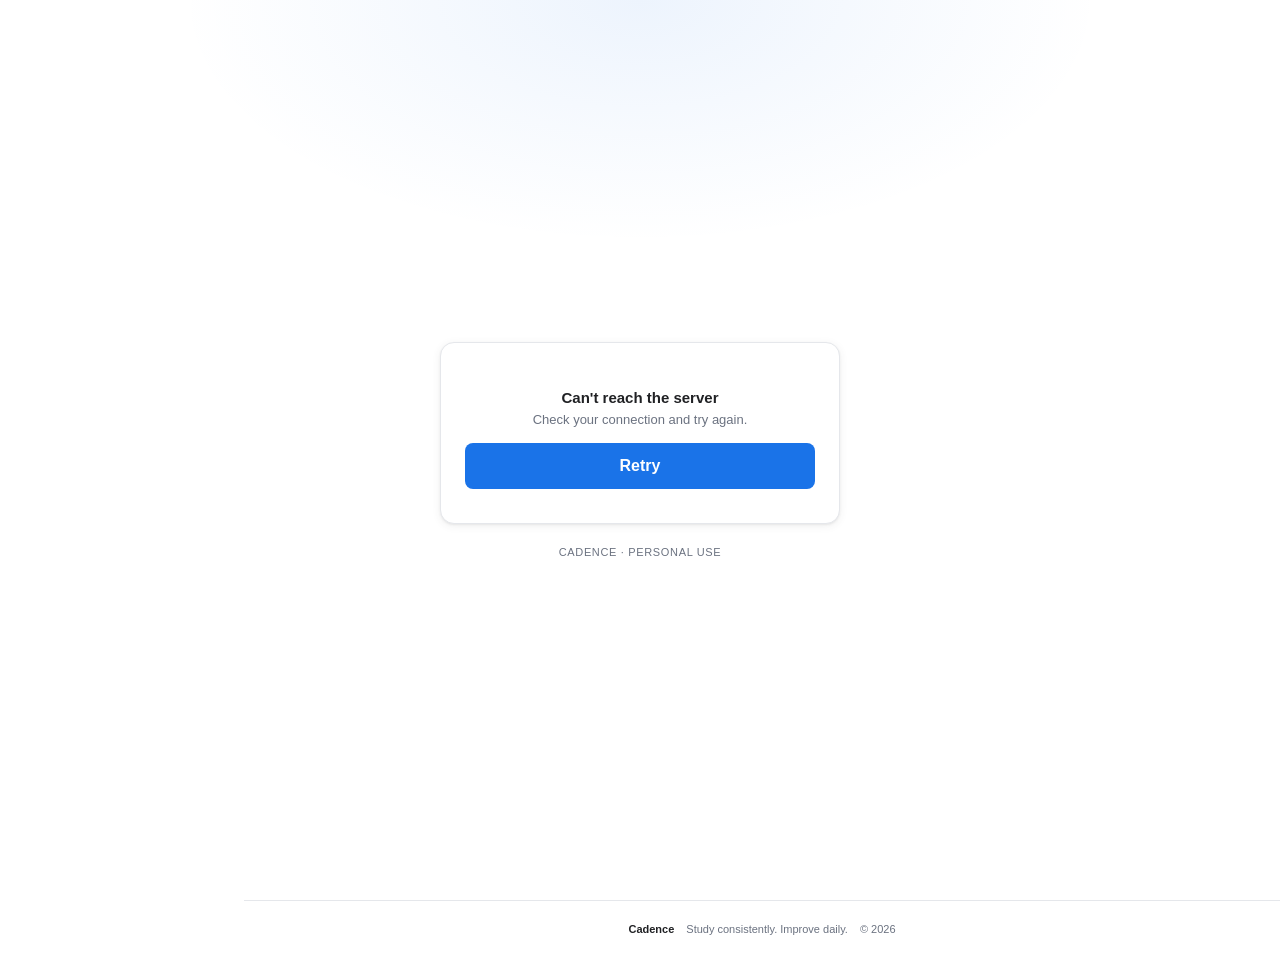
==== index.html @ 02a24e9a "Update theme color and logo image paths" ====
<!doctype html>
<html lang="bn">
<head>
<meta charset="utf-8">
<meta name="viewport" content="width=device-width,initial-scale=1,viewport-fit=cover">
<meta name="theme-color" content="#ffffff">
<title>Cadence — Admission Progress</title>
<link rel="preconnect" href="https://fonts.googleapis.com">
<link href="https://fonts.googleapis.com/css2?family=DM+Mono:wght@400;500&family=Manrope:wght@400;500;600;700;800&family=Noto+Sans+Bengali:wght@400;500;600;700&display=swap" rel="stylesheet">
<link rel="stylesheet" href="assets/style.css">
</head>
<body>

<!-- ── Auth gate ─────────────────────────────────────────────────────────────
     Shown before login / first-run setup. Hidden once authenticated.
     app.js decides which state to render here (setup / login / spinner).
     The #app block below stays hidden until auth passes. -->
<div id="authGate" class="auth-gate">
  <div class="auth-card" id="authCard">
    <div class="auth-loading">
      <div class="auth-spinner"></div>
      <div class="auth-loading-text">Checking…</div>
    </div>
  </div>
  <div class="auth-foot">Cadence · personal use</div>
</div>

<div id="app" hidden>
  <aside class="sidebar" id="sidebar">
    <div class="brand-row">
      <div class="brand">
        <div class="brand-mark"><img src="public/logo/cadence.png" alt="Cadence" onerror="this.parentElement.textContent='C';this.parentElement.style.display='grid';this.parentElement.style.placeItems='center';this.parentElement.style.fontWeight='700';this.parentElement.style.color='#fff';this.parentElement.style.background='var(--accent)';"></div>
        <div><b>CADENCE</b><span>ADMISSION TRACKER</span></div>
      </div>
      <button class="sidebar-close" id="sidebarClose" aria-label="Close menu">×</button>
    </div>
    <nav>
      <button class="nav active" data-page="dashboard">Dashboard</button>
      <button class="nav" data-page="chapters">Chapters</button>
      <button class="nav" data-page="finals">Final Reviews</button>
      <button class="nav" data-page="mock">Full Mock</button>
      <button class="nav" data-page="exams">Exam Dates</button>
      <div class="nav-section-label">Progress & Time</div>
      <button class="nav" data-page="progress">Study Streak & Time</button>
      <button class="nav" data-page="settings">Settings</button>
    </nav>
  </aside>
  <div class="scrim" id="scrim"></div>
  <main class="main">
    <header>
      <button class="icon-btn menu" id="menuBtn" aria-label="Menu">☰</button>
      <div class="mobile-brand"><img src="public/logo/cadence.png" alt="Cadence" onerror="this.remove()"> <span>CADENCE</span></div>
      <div class="header-right">
        <button class="sync-pill" id="syncPill" type="button" title="Sync status — tap to save to cloud">
          <span class="sync-dot"></span>
          <span class="sync-label">Not synced</span>
        </button>
        <button class="icon-btn" id="signOutBtn" title="Sign out" aria-label="Sign out">⎋</button>
      </div>
    </header>
    <section id="content"></section>
  </main>
</div>

<footer class="site-footer"><b>Cadence</b><span>Study consistently. Improve daily.</span><span>© 2026</span></footer>
<div class="toast" id="toast"></div>
<div class="modal" id="modal"><div class="modal-card"><div id="modalBody"></div></div></div>
<script src="assets/data.js"></script>
<script src="assets/app.js"></script>
</body>
</html>
---- assets/style.css ----
:root{
  --bg:#ffffff;--panel:#ffffff;--panel2:#f8fafc;--panel3:#f1f5f9;
  --line:#e5e7eb;--line2:#d7dce2;--text:#202124;--muted:#6b7280;
  --muted2:#4b5563;--accent:#1a73e8;--accent-soft:#e8f0fe;
  --green:#188038;--green-soft:#e6f4ea;--warn:#b06000;--danger:#d93025;
  --shadow:0 1px 2px rgba(60,64,67,.08),0 2px 8px rgba(60,64,67,.08);
  --r:12px
}
*{box-sizing:border-box}
html{background:#fff}
body{margin:0;background:#fff;color:var(--text);font-family:Arial,"Noto Sans Bengali",sans-serif;-webkit-font-smoothing:antialiased}
button,input,select{font:inherit}button{cursor:pointer}
.sidebar{position:fixed;z-index:20;left:0;top:0;bottom:0;width:244px;background:#fff;border-right:1px solid var(--line);padding:22px 12px;display:flex;flex-direction:column}
.brand{display:flex;gap:10px;align-items:center;padding:2px 10px 26px}
.brand-mark{width:34px;height:34px;border-radius:9px;background:var(--accent);color:#fff;display:grid;place-items:center;font-weight:700}
.brand b{display:block;letter-spacing:.08em;font-size:14px}.brand span{display:block;color:var(--muted);font-size:9px;letter-spacing:.05em;margin-top:3px}
nav{display:grid;gap:3px}.nav{background:transparent;border:0;color:#5f6368;text-align:left;padding:11px 13px;border-radius:8px;font-size:14px}
.nav:hover{background:#f8f9fa;color:#202124}.nav.active{background:var(--accent-soft);color:#174ea6;font-weight:600}
.side-note{margin-top:auto;border-top:1px solid var(--line);padding:16px 10px;color:var(--muted);font-size:11px;line-height:1.5}.dot{display:inline-block;width:7px;height:7px;background:#34a853;border-radius:50%;margin-right:7px}
.main{margin-left:244px;min-height:100vh}header{height:64px;border-bottom:1px solid var(--line);display:flex;align-items:center;padding:0 30px;position:sticky;top:0;background:rgba(255,255,255,.96);backdrop-filter:blur(10px);z-index:10}
.menu,.mobile-brand{display:none}.header-right{margin-left:auto;display:flex;align-items:center;gap:9px}.local-badge{font-size:11px;color:#5f6368;border:1px solid var(--line);padding:6px 9px;border-radius:99px}.local-badge i{display:inline-block;width:6px;height:6px;background:#34a853;border-radius:50%;margin-right:6px}.icon-btn{width:38px;height:38px;border:1px solid var(--line);background:#fff;color:#5f6368;border-radius:9px}
#content{max-width:1180px;margin:auto;padding:36px 30px 60px}.eyebrow{font-size:11px;font-weight:700;letter-spacing:.08em;color:#5f6368;text-transform:uppercase}
.hero{display:flex;justify-content:space-between;align-items:end;gap:20px;margin-bottom:28px}.hero h1{font-size:32px;line-height:1.15;margin:8px 0 6px;letter-spacing:-.03em;font-weight:700}.hero p{margin:0;color:var(--muted);font-size:14px}
.primary{border:0;background:#1a73e8;color:#fff;font-weight:600;padding:11px 16px;border-radius:8px;box-shadow:none}.primary:hover{background:#1769d1}.secondary{border:1px solid var(--line2);background:#fff;color:#3c4043;padding:10px 14px;border-radius:8px}.secondary:hover{background:#f8f9fa}
.grid{display:grid;gap:14px}.stats{grid-template-columns:repeat(4,1fr)}.card{background:#fff;border:1px solid var(--line);border-radius:var(--r);padding:18px;box-shadow:var(--shadow)}
.stat-label{color:#5f6368;font-size:12px}.stat-value{font-size:27px;font-weight:700;margin-top:7px;letter-spacing:-.03em}.stat-value small{font-size:12px;color:var(--muted);font-weight:400}.progress{height:6px;background:#edf0f2;border-radius:20px;overflow:hidden;margin-top:12px}.progress i{display:block;height:100%;background:#1a73e8;border-radius:20px}
.section-title{display:flex;justify-content:space-between;align-items:center;margin:30px 0 12px}.section-title h2{font-size:17px;margin:0}.muted{color:var(--muted);font-size:12px}
.subject-grid{grid-template-columns:repeat(4,1fr)}.subject-card{cursor:pointer;transition:box-shadow .15s,border-color .15s}.subject-card:hover{border-color:#c4c9cf;box-shadow:0 3px 12px rgba(60,64,67,.12)}
.subject-name{font-weight:600}.subject-meta{color:var(--muted);font-size:11px;margin-top:6px}.bar-row{display:flex;justify-content:space-between;margin-top:13px;font-size:11px;color:#5f6368}
.resume{display:flex;align-items:center;justify-content:space-between;gap:20px}.resume h3{margin:5px 0 4px;font-size:16px}.resume p{margin:0;color:var(--muted);font-size:12px}
.toolbar{display:flex;gap:8px;flex-wrap:wrap;margin-bottom:18px}.search{flex:1;min-width:210px;background:#fff;border:1px solid var(--line2);color:var(--text);padding:11px 13px;border-radius:8px;outline:0}.search:focus{border-color:#1a73e8;box-shadow:0 0 0 2px #e8f0fe}.filter{border:1px solid var(--line2);background:#fff;color:#3c4043;padding:10px 12px;border-radius:8px}
.chapter-list{display:grid;gap:8px}.chapter{display:grid;grid-template-columns:40px 1fr auto;align-items:center;gap:13px;background:#fff;border:1px solid var(--line);padding:12px;border-radius:10px;transition:.15s}.chapter:hover{box-shadow:var(--shadow);border-color:#d2d7dc}.num{width:32px;height:32px;border-radius:8px;background:#f1f3f4;display:grid;place-items:center;font-size:10px;color:#5f6368}.chapter.done{border-color:#cce8d4}.chapter.done .num{background:var(--green-soft);color:var(--green)}
.chapter-name{font-size:13px;font-weight:600}.chapter-meta{font-size:10px;color:var(--muted);margin-top:4px}.status{font-size:9px;font-weight:600;padding:6px 8px;border-radius:99px;background:#f8f9fa;color:#6b7280}.status.done{background:var(--green-soft);color:var(--green)}
.tabs{display:flex;gap:5px;overflow:auto;margin-bottom:20px}.tab{white-space:nowrap;border:1px solid var(--line);background:#fff;color:#5f6368;padding:9px 13px;border-radius:8px}.tab.active{color:#174ea6;border-color:#aecbfa;background:var(--accent-soft)}
.detail{max-width:850px}.stage-list{display:grid;gap:9px}.stage{display:grid;grid-template-columns:1fr auto;align-items:center;gap:15px;padding:16px;background:#fff;border:1px solid var(--line);border-radius:11px}.stage-title{font-size:13px;font-weight:600}.stage-desc{font-size:11px;color:var(--muted);margin-top:4px}
.check{width:38px;height:38px;border-radius:9px;border:1px solid var(--line2);background:#fff;color:#5f6368;font-size:17px}.check.on{background:var(--green-soft);border-color:#b7dfc2;color:var(--green)}
.counter{display:flex;align-items:center;gap:7px}.counter button{width:36px;height:36px;border-radius:8px;border:1px solid var(--line2);background:#fff;color:#3c4043;font-size:18px}.counter button:hover{background:#f8f9fa}.counter b{min-width:34px;text-align:center;font-size:14px}
.final-grid{display:grid;grid-template-columns:repeat(2,1fr);gap:14px}.final-card h3{margin:0 0 4px;font-size:15px}.final-card .sub{font-size:11px;color:var(--muted);margin-bottom:15px}.final-stage{display:flex;align-items:center;justify-content:space-between;gap:12px;padding:11px 0;border-top:1px solid var(--line);font-size:12px}.complete-tag{font-size:10px;font-weight:700;color:var(--green);margin-top:12px}
.settings{max-width:760px}.setting-row{display:flex;justify-content:space-between;gap:20px;align-items:center;padding:16px 0;border-bottom:1px solid var(--line)}.setting-row:last-child{border:0}.setting-row h3{margin:0;font-size:13px}.setting-row p{margin:4px 0 0;color:var(--muted);font-size:11px}.danger{color:var(--danger);border-color:#f2c7c5}
.empty{padding:45px;text-align:center;color:var(--muted);border:1px dashed var(--line2);border-radius:12px}
.toast{position:fixed;z-index:100;bottom:24px;right:24px;background:#202124;color:#fff;padding:11px 14px;border-radius:8px;opacity:0;transform:translateY(8px);pointer-events:none;transition:.18s;font-size:12px;box-shadow:0 4px 14px rgba(0,0,0,.18)}.toast.show{opacity:1;transform:none}
@media(max-width:900px){.sidebar{transform:translateX(-100%);transition:.2s;box-shadow:4px 0 20px rgba(0,0,0,.12)}.sidebar.open{transform:none}.scrim{display:none;position:fixed;inset:0;background:rgba(0,0,0,.25);z-index:15}.scrim.show{display:block}.main{margin-left:0}.menu{display:block;margin-right:10px}.mobile-brand{display:block;font-weight:700;letter-spacing:.08em}.stats,.subject-grid{grid-template-columns:repeat(2,1fr)}header{padding:0 17px}#content{padding:27px 17px 50px}}
@media(max-width:560px){.hero{align-items:flex-start;flex-direction:column}.hero h1{font-size:27px}.stats,.subject-grid,.final-grid{grid-template-columns:1fr}.resume{align-items:flex-start;flex-direction:column}.chapter{grid-template-columns:36px 1fr}.chapter .status{grid-column:2}.chapter{gap:9px}.stage{grid-template-columns:1fr}.toolbar{flex-direction:column}.search{min-width:0;width:100%}}

.filter-panel{margin-bottom:18px;padding:14px}
.filter-grid{display:grid;grid-template-columns:1.5fr 1fr 1fr 1.15fr;gap:8px}
.filter-grid .search,.filter-grid .filter{min-width:0;width:100%}
.filter-hint{font-size:10px;color:var(--muted);margin-top:9px;padding-left:2px}
.chapter-counts{display:flex;gap:10px;margin-top:7px;flex-wrap:wrap}
.chapter-counts span{font-size:9px;color:#7a8188;background:#f8f9fa;border-radius:5px;padding:3px 5px}
.chapter-counts b{color:#3c4043;font-weight:700}
@media(max-width:900px){.filter-grid{grid-template-columns:1fr 1fr}}
@media(max-width:560px){.filter-grid{grid-template-columns:1fr}}

/* Cross-device polish */
html,body{width:100%;min-height:100%;overflow-x:hidden}
button,input,select{font:inherit}
button{touch-action:manipulation;-webkit-tap-highlight-color:transparent}
.brand-row{display:flex;align-items:center;justify-content:space-between;gap:8px;margin-bottom:20px}
.sidebar-close{display:none;width:38px;height:38px;border:1px solid var(--line);border-radius:9px;background:#fff;color:#5f6368;font-size:24px;line-height:1;cursor:pointer}
.sidebar-close:hover{background:#f8f9fa}
.counter button,.check,.icon-btn,.primary,.secondary,.tab,.nav{min-height:38px}
@media(max-width:900px){
  .sidebar{width:min(310px,88vw);padding:18px 12px;padding-top:max(18px,env(safe-area-inset-top))}
  .brand-row{margin-bottom:20px}
  .sidebar-close{display:block}
  header{padding-left:max(12px,env(safe-area-inset-left));padding-right:max(12px,env(safe-area-inset-right));height:60px}
  .menu{width:42px;height:42px;margin-right:8px}
  #content{padding-left:max(14px,env(safe-area-inset-left));padding-right:max(14px,env(safe-area-inset-right));}
  .hero{gap:16px}
  .hero .primary,.hero .secondary{width:auto;max-width:100%}
}
@media(max-width:560px){
  #content{padding-top:22px;padding-bottom:max(42px,env(safe-area-inset-bottom))}
  .card{padding:15px}
  .hero{margin-bottom:20px}
  .hero h1{font-size:25px}
  .hero p{font-size:13px;line-height:1.55}
  .stats{gap:9px}
  .stat-value{font-size:23px}
  .chapter{grid-template-columns:32px minmax(0,1fr);padding:11px}
  .chapter-name{line-height:1.45}
  .chapter-counts{gap:6px}
  .status{justify-self:start}
  .stage{padding:14px;grid-template-columns:minmax(0,1fr) auto}
  .stage-title{line-height:1.4}
  .stage-desc{line-height:1.45}
  .counter{gap:6px}
  .counter button{width:42px;height:42px;font-size:20px}
  .counter b{min-width:32px}
  .final-stage{align-items:center;padding:13px 0;line-height:1.4}
  .final-stage>span{max-width:62%}
  .filter-grid{gap:9px}
  .search,.filter{min-height:42px}
  .toast{left:14px;right:14px;bottom:max(14px,env(safe-area-inset-bottom));text-align:center}
}
@media(min-width:901px){.sidebar-close{display:none}}

/* v5 information architecture */
.chapter-group{margin-bottom:28px}.chapter-heading{display:flex;align-items:end;justify-content:space-between;gap:16px;margin:4px 2px 10px}.chapter-heading h2{margin:4px 0 0;font-size:18px;letter-spacing:-.02em}.chapter-heading>span{font-size:11px;color:var(--muted);white-space:nowrap}.coverage{font-size:10px;color:var(--muted);background:#f8f9fa;border:1px solid var(--line);padding:6px 8px;border-radius:7px;margin-bottom:10px}.coverage.ready{color:var(--green);background:var(--green-soft);border-color:#cce8d4}.attempt-badge{display:inline-flex;margin-top:12px;font-size:10px;color:#174ea6;background:var(--accent-soft);border-radius:99px;padding:5px 8px}.mock-attempts{display:flex;align-items:baseline;gap:8px;margin-top:15px;padding-top:13px;border-top:1px solid var(--line)}.mock-attempts b{font-size:24px}.mock-attempts span{font-size:11px;color:var(--muted)}
@media(min-width:901px){.stats{grid-template-columns:repeat(5,1fr)}}
@media(max-width:900px){.chapter-heading{margin-top:4px}}
@media(max-width:560px){.chapter-heading{align-items:flex-start;flex-direction:column;gap:3px}.chapter-heading h2{font-size:17px}.chapter-heading>span{white-space:normal}.final-stage>span{max-width:58%}.attempt-badge{margin-top:10px}}

/* v6 simplified exam tracking */
.daily-alert{display:flex;justify-content:space-between;align-items:center;gap:16px;margin:16px 0 26px;background:#f8fbff;border-color:#d7e7fb}.daily-alert p{margin:5px 0 0;color:var(--muted);font-size:12px}.daily-alert>strong{font-size:20px;white-space:nowrap;color:#174ea6}.exam-dashboard{display:grid;grid-template-columns:1.4fr 1fr .7fr;gap:14px}.exam-dashboard h3{margin:0 0 12px;font-size:14px}.exam-list{display:grid;gap:0}.exam-row{display:flex;justify-content:space-between;gap:12px;padding:9px 0;border-top:1px solid var(--line);font-size:12px}.exam-row:first-child{border-top:0}.exam-row b{font-size:15px}.mock-total{font-size:42px;font-weight:700;line-height:1.1;margin:15px 0 5px}.simple-counter{display:flex;align-items:center;justify-content:center;gap:14px;margin:20px 0}.simple-counter button{width:46px;height:46px;border:1px solid var(--line2);background:#fff;border-radius:10px;font-size:23px}.simple-counter b{min-width:60px;text-align:center;font-size:28px}.counter-caption{text-align:center;color:var(--muted);font-size:11px}.final-card{text-align:left}.final-card .sub{margin-bottom:8px}.mock-card{max-width:620px;text-align:center}.mock-card h3{margin:0 0 7px;font-size:17px}.daily-mini{margin-top:4px;padding:12px 14px;font-size:12px;background:#f8fbff;border-color:#d7e7fb}.back-btn{white-space:nowrap}.header-right{margin-left:auto}
@media(max-width:900px){.exam-dashboard{grid-template-columns:1fr 1fr}.exam-dashboard>.card:last-child{grid-column:1/-1}.daily-alert{align-items:flex-start}}
@media(max-width:560px){.exam-dashboard{grid-template-columns:1fr}.exam-dashboard>.card:last-child{grid-column:auto}.daily-alert{flex-direction:column}.daily-alert>strong{font-size:18px}.back-btn{width:auto}.simple-counter{margin:18px 0}.simple-counter button{width:50px;height:50px}.simple-counter b{font-size:30px}}

/* Cadence time, exam schedule and footer */
.time-panel{display:grid;grid-template-columns:.8fr 1.7fr;gap:28px;align-items:center;margin:16px 0 14px;background:#fbfcfe}
.live-date{font-size:14px;font-weight:600;margin-top:7px}.live-time{font-family:"DM Mono",monospace;font-size:27px;font-weight:500;letter-spacing:-.04em;margin-top:5px}
.horizon-grid{display:grid;grid-template-columns:repeat(3,1fr);gap:8px;margin-top:8px}.horizon-item{border:1px solid var(--line);background:#fff;border-radius:9px;padding:11px 12px}.horizon-item b{display:block;font-size:12px}.horizon-item span{display:block;color:var(--muted);font-size:10px;margin-top:4px}
.countdown{margin:0 0 26px;background:#fff}.countdown-top{display:flex;justify-content:space-between;align-items:center;gap:16px}.countdown-top h2{margin:6px 0 4px;font-size:20px}.countdown-grid{display:grid;grid-template-columns:repeat(4,1fr);gap:10px;margin-top:20px}.countdown-grid>div{text-align:center;border:1px solid var(--line);border-radius:10px;padding:13px;background:#fbfcfe}.countdown-grid b{display:block;font-family:"DM Mono",monospace;font-size:27px}.countdown-grid span{font-size:10px;color:var(--muted);text-transform:uppercase;letter-spacing:.06em}
.exam-form{max-width:100%;}.exam-form h2{font-size:16px;margin:0 0 14px}.exam-form-grid{display:grid;grid-template-columns:1.2fr 1fr auto;gap:9px}.exam-form-grid .search{min-width:0}.exam-schedule{display:grid;gap:9px;max-width:850px}.schedule-row{display:flex;justify-content:space-between;align-items:center;gap:16px}.schedule-row b{font-size:13px}.schedule-row .muted{margin-top:5px}.danger{color:var(--danger)!important}
.site-footer{margin-left:244px;border-top:1px solid var(--line);padding:22px 30px 30px;display:flex;justify-content:center;align-items:center;gap:12px;color:var(--muted);font-size:11px}.site-footer b{color:var(--text)}
@media(max-width:900px){.time-panel{grid-template-columns:1fr}.site-footer{margin-left:0;padding-left:17px;padding-right:17px}.exam-form-grid{grid-template-columns:1fr}.countdown-top{align-items:flex-start;flex-direction:column}}
@media(max-width:560px){.live-time{font-size:23px}.horizon-grid{grid-template-columns:1fr}.countdown-grid{gap:7px}.countdown-grid>div{padding:10px 5px}.countdown-grid b{font-size:21px}.countdown-grid span{font-size:8px}.site-footer{flex-direction:column;gap:5px;text-align:center;padding-bottom:max(24px,env(safe-area-inset-bottom))}.schedule-row{align-items:flex-start;flex-direction:column}}

.nav-section-label{padding:18px 13px 6px;color:#9aa0a6;font-size:11px;font-weight:700;text-transform:uppercase;letter-spacing:.08em}

/* ═══════════════════════════════════════════════════════════════════════════
   v7 — Cadence auth gate + cloud sync (additions only; nothing above changed)
   ═══════════════════════════════════════════════════════════════════════════ */

/* ── Brand logo (falls back to .brand-mark C if missing) ────────────────── */
.brand-logo{width:34px;height:34px;object-fit:contain;border-radius:9px;display:block}

/* ── Auth gate ──────────────────────────────────────────────────────────── */
.auth-gate{
  min-height:100vh;
  min-height:100dvh;
  display:flex;
  flex-direction:column;
  align-items:center;
  justify-content:center;
  gap:22px;
  padding:24px 16px max(24px,env(safe-area-inset-bottom));
  background:
    radial-gradient(60% 45% at 50% 0%,rgba(26,115,232,.08),transparent 60%),
    #fff;
}
.auth-card{
  width:100%;
  max-width:400px;
  background:#fff;
  border:1px solid var(--line);
  border-radius:14px;
  box-shadow:var(--shadow);
  padding:28px 24px 24px;
}
.auth-title{
  font-size:22px;
  font-weight:700;
  letter-spacing:-.02em;
  margin:0 0 6px;
}
.auth-sub{
  font-size:13px;
  color:var(--muted);
  line-height:1.55;
  margin:0 0 22px;
}
.auth-label{
  display:block;
  font-size:11px;
  font-weight:700;
  color:#5f6368;
  text-transform:uppercase;
  letter-spacing:.08em;
  margin:14px 2px 6px;
}
.auth-card .search{
  width:100%;
  min-width:0;
  display:block;
  min-height:46px;
  padding:12px 14px;
  font-size:15px;
}
.auth-msg{
  min-height:18px;
  font-size:12.5px;
  color:var(--danger);
  margin:10px 2px 4px;
}
.auth-submit{
  width:100%;
  min-height:46px;
  font-size:14.5px;
  margin-top:10px;
}
.auth-loading{
  display:flex;
  flex-direction:column;
  align-items:center;
  justify-content:center;
  gap:14px;
  padding:36px 0 24px;
  text-align:center;
}
.auth-loading-text{
  font-size:12px;
  color:var(--muted);
  letter-spacing:.06em;
  text-transform:uppercase;
}
.auth-spinner{
  width:26px;
  height:26px;
  border-radius:50%;
  border:2px solid var(--line);
  border-top-color:var(--accent);
  animation:authSpin .85s linear infinite;
}
@keyframes authSpin{to{transform:rotate(360deg)}}
.auth-error{
  text-align:center;
  padding:18px 0 10px;
}
.auth-error b{
  display:block;
  font-size:15px;
  color:var(--text);
  margin-bottom:6px;
}
.auth-error p{
  font-size:13px;
  color:var(--muted);
  margin:0 0 16px;
}
.auth-error .primary{
  width:100%;
  min-height:46px;
}
.auth-foot{
  font-size:11px;
  color:var(--muted);
  letter-spacing:.06em;
  text-transform:uppercase;
  text-align:center;
}
@media(max-width:420px){
  .auth-card{padding:24px 20px 20px}
  .auth-title{font-size:20px}
}

/* ── Sync pill in header ────────────────────────────────────────────────── */
.sync-pill{
  display:inline-flex;
  align-items:center;
  gap:8px;
  min-height:38px;
  padding:0 12px;
  border-radius:99px;
  border:1px solid var(--line2);
  background:#fff;
  color:#5f6368;
  font-size:11.5px;
  font-weight:600;
  letter-spacing:.03em;
  transition:border-color .15s,color .15s,background .15s;
  white-space:nowrap;
  max-width:200px;
}
.sync-pill:hover{
  border-color:#c4c9cf;
  background:#f8f9fa;
}
.sync-pill .sync-dot{
  width:8px;
  height:8px;
  border-radius:50%;
  background:#9aa0a6;
  box-shadow:0 0 0 3px rgba(154,160,166,.15);
  flex:0 0 auto;
}
.sync-pill .sync-label{
  overflow:hidden;
  text-overflow:ellipsis;
}
/* default state (no cloud save yet) */
.sync-pill:not(.dirty):not(.synced):not(.saving) .sync-dot{
  background:#9aa0a6;
  box-shadow:0 0 0 3px rgba(154,160,166,.15);
}
/* dirty / unsynced */
.sync-pill.dirty{
  border-color:#e2c8a3;
  color:#8a5b00;
  background:#fdf8ee;
}
.sync-pill.dirty .sync-dot{
  background:#f0a324;
  box-shadow:0 0 0 3px rgba(240,163,36,.18);
}
/* saving */
.sync-pill.saving{
  border-color:#aecbfa;
  color:#174ea6;
  background:#f3f8ff;
}
.sync-pill.saving .sync-dot{
  background:var(--accent);
  box-shadow:0 0 0 3px rgba(26,115,232,.18);
  animation:syncPulse .9s ease-in-out infinite;
}
/* synced */
.sync-pill.synced{
  border-color:#b7dfc2;
  color:var(--green);
  background:#f4fbf6;
}
.sync-pill.synced .sync-dot{
  background:var(--green);
  box-shadow:0 0 0 3px rgba(24,128,56,.15);
}
@keyframes syncPulse{
  0%,100%{opacity:1;transform:scale(1)}
  50%{opacity:.55;transform:scale(.85)}
}
@media(max-width:560px){
  .sync-pill{padding:0 10px;font-size:11px;max-width:150px}
  .sync-pill .sync-label{max-width:96px}
}
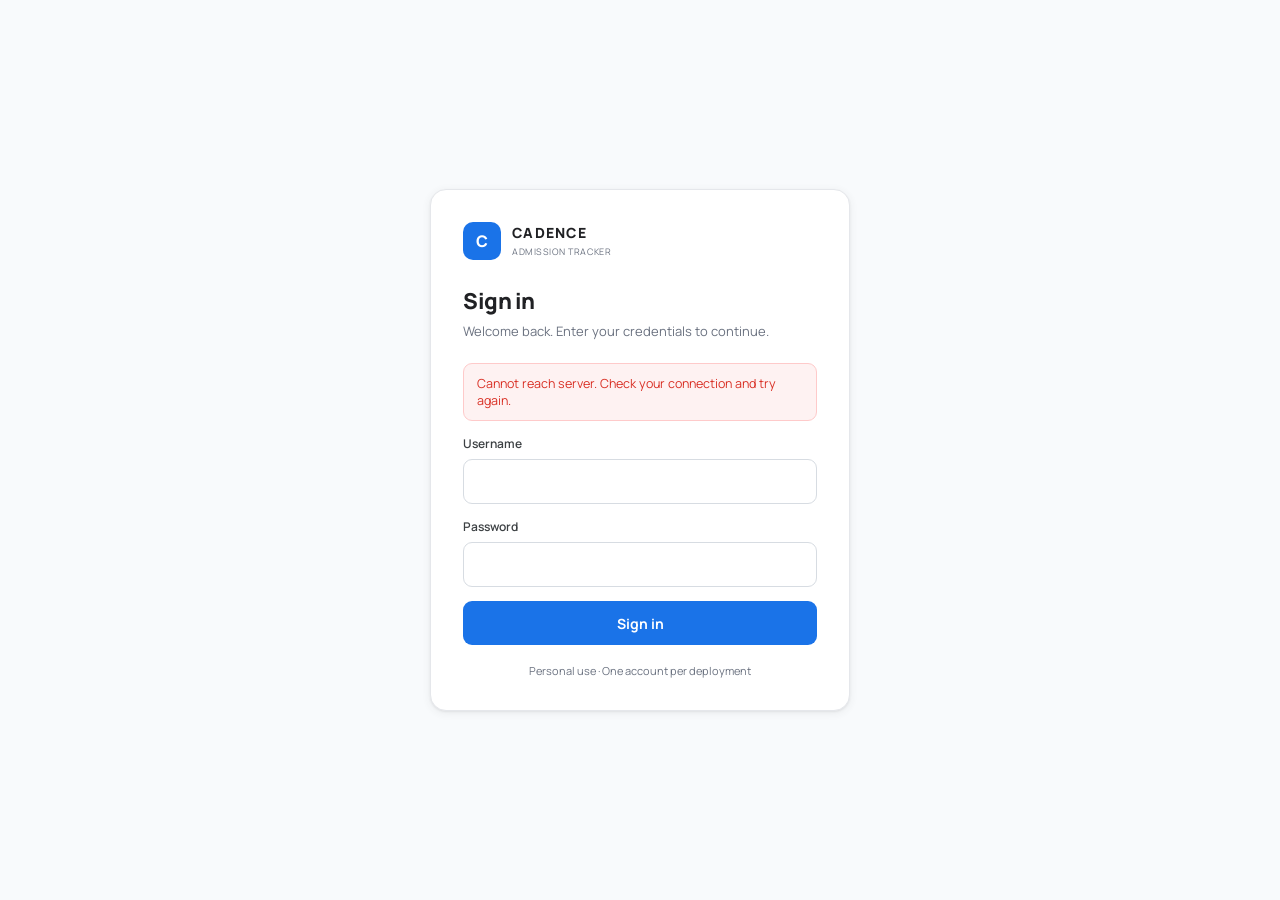
==== commit 9360f40f: "Refactor index.html for theme and auth gate Updated theme color and modified auth gate structure." ====
--- a/index.html
+++ b/index.html
@@ -3,33 +3,18 @@
 <head>
 <meta charset="utf-8">
 <meta name="viewport" content="width=device-width,initial-scale=1,viewport-fit=cover">
-<meta name="theme-color" content="#ffffff">
+<meta name="theme-color" content="#07101d">
 <title>Cadence — Admission Progress</title>
 <link rel="preconnect" href="https://fonts.googleapis.com">
 <link href="https://fonts.googleapis.com/css2?family=DM+Mono:wght@400;500&family=Manrope:wght@400;500;600;700;800&family=Noto+Sans+Bengali:wght@400;500;600;700&display=swap" rel="stylesheet">
 <link rel="stylesheet" href="assets/style.css">
 </head>
 <body>
-
-<!-- ── Auth gate ─────────────────────────────────────────────────────────────
-     Shown before login / first-run setup. Hidden once authenticated.
-     app.js decides which state to render here (setup / login / spinner).
-     The #app block below stays hidden until auth passes. -->
-<div id="authGate" class="auth-gate">
-  <div class="auth-card" id="authCard">
-    <div class="auth-loading">
-      <div class="auth-spinner"></div>
-      <div class="auth-loading-text">Checking…</div>
-    </div>
-  </div>
-  <div class="auth-foot">Cadence · personal use</div>
-</div>
-
-<div id="app" hidden>
+<div id="app">
   <aside class="sidebar" id="sidebar">
     <div class="brand-row">
       <div class="brand">
-        <div class="brand-mark"><img src="public/logo/cadence.png" alt="Cadence" onerror="this.parentElement.textContent='C';this.parentElement.style.display='grid';this.parentElement.style.placeItems='center';this.parentElement.style.fontWeight='700';this.parentElement.style.color='#fff';this.parentElement.style.background='var(--accent)';"></div>
+        <div class="brand-mark">C</div>
         <div><b>CADENCE</b><span>ADMISSION TRACKER</span></div>
       </div>
       <button class="sidebar-close" id="sidebarClose" aria-label="Close menu">×</button>
@@ -40,8 +25,8 @@
       <button class="nav" data-page="finals">Final Reviews</button>
       <button class="nav" data-page="mock">Full Mock</button>
       <button class="nav" data-page="exams">Exam Dates</button>
-      <div class="nav-section-label">Progress & Time</div>
-      <button class="nav" data-page="progress">Study Streak & Time</button>
+      <div class="nav-section-label">Progress &amp; Time</div>
+      <button class="nav" data-page="progress">Study Streak &amp; Time</button>
       <button class="nav" data-page="settings">Settings</button>
     </nav>
   </aside>
@@ -49,22 +34,20 @@
   <main class="main">
     <header>
       <button class="icon-btn menu" id="menuBtn" aria-label="Menu">☰</button>
-      <div class="mobile-brand"><img src="public/logo/cadence.png" alt="Cadence" onerror="this.remove()"> <span>CADENCE</span></div>
+      <div class="mobile-brand">CADENCE</div>
       <div class="header-right">
-        <button class="sync-pill" id="syncPill" type="button" title="Sync status — tap to save to cloud">
-          <span class="sync-dot"></span>
-          <span class="sync-label">Not synced</span>
-        </button>
-        <button class="icon-btn" id="signOutBtn" title="Sign out" aria-label="Sign out">⎋</button>
+        <span class="sync-pill" id="syncPill" title="Cloud sync status">
+          <i></i><span id="syncLabel">Synced</span>
+        </span>
+        <button class="icon-btn" id="themeBtn" title="Theme">◐</button>
       </div>
     </header>
     <section id="content"></section>
   </main>
 </div>
-
 <footer class="site-footer"><b>Cadence</b><span>Study consistently. Improve daily.</span><span>© 2026</span></footer>
 <div class="toast" id="toast"></div>
-<div class="modal" id="modal"><div class="modal-card"><div id="modalBody"></div></div></div>
+<script>if(!localStorage.getItem('site_token'))location.replace('/login.html');</script>
 <script src="assets/data.js"></script>
 <script src="assets/app.js"></script>
 </body>
--- a/assets/style.css
+++ b/assets/style.css
@@ -323,3 +323,9 @@
   .sync-pill{padding:0 10px;font-size:11px;max-width:150px}
   .sync-pill .sync-label{max-width:96px}
 }
+
+/* ── Logo image sizing (sidebar + mobile header) ──────────────────────────── */
+.brand-mark{background:#fff;overflow:hidden;border:1px solid var(--line)}
+.brand-mark img{width:100%;height:100%;object-fit:contain;padding:4px}
+.mobile-brand{align-items:center;gap:7px}
+.mobile-brand img{width:28px;height:28px;object-fit:contain}
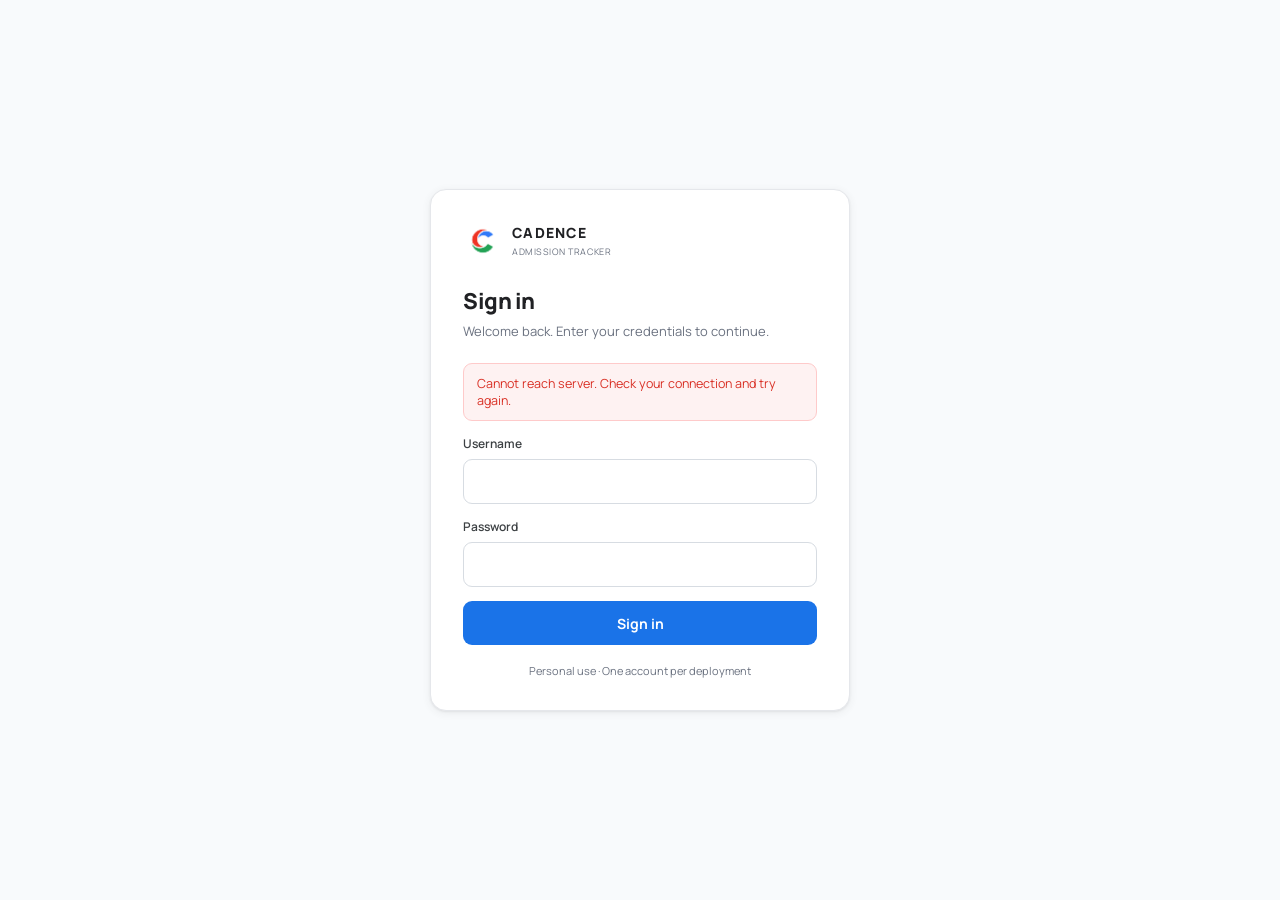
==== commit 36fb2950: "Update image heights and border radius in index.html" ====
--- a/index.html
+++ b/index.html
@@ -14,7 +14,8 @@
   <aside class="sidebar" id="sidebar">
     <div class="brand-row">
       <div class="brand">
-        <div class="brand-mark">C</div>
+        <img src="/images/home.png" height="42" alt="Cadence" class="brand-logo"
+             onerror="this.replaceWith(Object.assign(document.createElement('div'),{className:'brand-mark',textContent:'C'}))">
         <div><b>CADENCE</b><span>ADMISSION TRACKER</span></div>
       </div>
       <button class="sidebar-close" id="sidebarClose" aria-label="Close menu">×</button>
@@ -34,10 +35,15 @@
   <main class="main">
     <header>
       <button class="icon-btn menu" id="menuBtn" aria-label="Menu">☰</button>
-      <div class="mobile-brand">CADENCE</div>
+      <div class="mobile-brand">
+        <img src="/images/home.png" height="32" alt="Cadence"
+             onerror="this.style.display='none';this.nextElementSibling.style.display='inline'"
+             style="vertical-align:middle;border-radius:7px">
+        <span style="display:none">CADENCE</span>
+      </div>
       <div class="header-right">
-        <span class="sync-pill" id="syncPill" title="Cloud sync status">
-          <i></i><span id="syncLabel">Synced</span>
+        <span class="sync-pill" id="syncPill" data-status="idle" title="Cloud sync status">
+          <i></i><span id="syncLabel">Ready</span>
         </span>
         <button class="icon-btn" id="themeBtn" title="Theme">◐</button>
       </div>
@@ -50,5 +56,4 @@
 <script>if(!localStorage.getItem('site_token'))location.replace('/login.html');</script>
 <script src="assets/data.js"></script>
 <script src="assets/app.js"></script>
-</body>
-</html>
+</body></html>
--- a/assets/style.css
+++ b/assets/style.css
@@ -119,213 +119,39 @@
 
 .nav-section-label{padding:18px 13px 6px;color:#9aa0a6;font-size:11px;font-weight:700;text-transform:uppercase;letter-spacing:.08em}
 
-/* ═══════════════════════════════════════════════════════════════════════════
-   v7 — Cadence auth gate + cloud sync (additions only; nothing above changed)
-   ═══════════════════════════════════════════════════════════════════════════ */
+/* ══════════════════════════════════════════════════════════════
+   v7 Cloud sync pill
+   ══════════════════════════════════════════════════════════════ */
+.sync-pill{
+  display:inline-flex;align-items:center;gap:7px;
+  font-size:11px;color:#5f6368;border:1px solid var(--line);
+  padding:6px 11px;border-radius:99px;background:#fff;
+  transition:.15s;white-space:nowrap;font-weight:600;
+}
+.sync-pill i{
+  display:inline-block;width:7px;height:7px;border-radius:50%;
+  background:#9aa0a6;transition:.15s;flex-shrink:0;
+}
+.sync-pill[data-status="synced"] i{background:#34a853}
+.sync-pill[data-status="syncing"] i{background:#f59e0b;animation:syncPulse 1s ease-in-out infinite}
+.sync-pill[data-status="error"] i{background:#d93025}
+.sync-pill[data-status="error"]{color:#d93025;border-color:#f2c7c5;background:#fef2f2}
+.sync-pill[data-status="syncing"]{color:#b06000;border-color:#fde2b8;background:#fffbf3}
+@keyframes syncPulse{0%,100%{opacity:1;transform:scale(1)}50%{opacity:.45;transform:scale(.85)}}
 
-/* ── Brand logo (falls back to .brand-mark C if missing) ────────────────── */
-.brand-logo{width:34px;height:34px;object-fit:contain;border-radius:9px;display:block}
-
-/* ── Auth gate ──────────────────────────────────────────────────────────── */
-.auth-gate{
-  min-height:100vh;
-  min-height:100dvh;
-  display:flex;
-  flex-direction:column;
-  align-items:center;
-  justify-content:center;
-  gap:22px;
-  padding:24px 16px max(24px,env(safe-area-inset-bottom));
-  background:
-    radial-gradient(60% 45% at 50% 0%,rgba(26,115,232,.08),transparent 60%),
-    #fff;
-}
-.auth-card{
-  width:100%;
-  max-width:400px;
-  background:#fff;
-  border:1px solid var(--line);
-  border-radius:14px;
-  box-shadow:var(--shadow);
-  padding:28px 24px 24px;
-}
-.auth-title{
-  font-size:22px;
-  font-weight:700;
-  letter-spacing:-.02em;
-  margin:0 0 6px;
-}
-.auth-sub{
-  font-size:13px;
-  color:var(--muted);
-  line-height:1.55;
-  margin:0 0 22px;
-}
-.auth-label{
+/* ══════════════════════════════════════════════════════════════
+   v8 Logo image support
+   ══════════════════════════════════════════════════════════════ */
+.brand-logo{
   display:block;
-  font-size:11px;
-  font-weight:700;
-  color:#5f6368;
-  text-transform:uppercase;
-  letter-spacing:.08em;
-  margin:14px 2px 6px;
-}
-.auth-card .search{
-  width:100%;
-  min-width:0;
-  display:block;
-  min-height:46px;
-  padding:12px 14px;
-  font-size:15px;
-}
-.auth-msg{
-  min-height:18px;
-  font-size:12.5px;
-  color:var(--danger);
-  margin:10px 2px 4px;
-}
-.auth-submit{
-  width:100%;
-  min-height:46px;
-  font-size:14.5px;
-  margin-top:10px;
-}
-.auth-loading{
-  display:flex;
-  flex-direction:column;
-  align-items:center;
-  justify-content:center;
-  gap:14px;
-  padding:36px 0 24px;
-  text-align:center;
-}
-.auth-loading-text{
-  font-size:12px;
-  color:var(--muted);
-  letter-spacing:.06em;
-  text-transform:uppercase;
-}
-.auth-spinner{
-  width:26px;
-  height:26px;
-  border-radius:50%;
-  border:2px solid var(--line);
-  border-top-color:var(--accent);
-  animation:authSpin .85s linear infinite;
-}
-@keyframes authSpin{to{transform:rotate(360deg)}}
-.auth-error{
-  text-align:center;
-  padding:18px 0 10px;
-}
-.auth-error b{
-  display:block;
-  font-size:15px;
-  color:var(--text);
-  margin-bottom:6px;
-}
-.auth-error p{
-  font-size:13px;
-  color:var(--muted);
-  margin:0 0 16px;
-}
-.auth-error .primary{
-  width:100%;
-  min-height:46px;
-}
-.auth-foot{
-  font-size:11px;
-  color:var(--muted);
-  letter-spacing:.06em;
-  text-transform:uppercase;
-  text-align:center;
-}
-@media(max-width:420px){
-  .auth-card{padding:24px 20px 20px}
-  .auth-title{font-size:20px}
+  border-radius:9px;
+  object-fit:cover;
+  flex-shrink:0;
 }
 
-/* ── Sync pill in header ────────────────────────────────────────────────── */
-.sync-pill{
-  display:inline-flex;
-  align-items:center;
-  gap:8px;
-  min-height:38px;
-  padding:0 12px;
-  border-radius:99px;
-  border:1px solid var(--line2);
-  background:#fff;
-  color:#5f6368;
-  font-size:11.5px;
-  font-weight:600;
-  letter-spacing:.03em;
-  transition:border-color .15s,color .15s,background .15s;
-  white-space:nowrap;
-  max-width:200px;
+@media(max-width:560px){
+  .sync-pill{padding:6px 9px}
+  .sync-pill span#syncLabel{display:none}
+  .sync-pill i{width:8px;height:8px}
+  .brand-logo{height:30px;border-radius:7px}
 }
-.sync-pill:hover{
-  border-color:#c4c9cf;
-  background:#f8f9fa;
-}
-.sync-pill .sync-dot{
-  width:8px;
-  height:8px;
-  border-radius:50%;
-  background:#9aa0a6;
-  box-shadow:0 0 0 3px rgba(154,160,166,.15);
-  flex:0 0 auto;
-}
-.sync-pill .sync-label{
-  overflow:hidden;
-  text-overflow:ellipsis;
-}
-/* default state (no cloud save yet) */
-.sync-pill:not(.dirty):not(.synced):not(.saving) .sync-dot{
-  background:#9aa0a6;
-  box-shadow:0 0 0 3px rgba(154,160,166,.15);
-}
-/* dirty / unsynced */
-.sync-pill.dirty{
-  border-color:#e2c8a3;
-  color:#8a5b00;
-  background:#fdf8ee;
-}
-.sync-pill.dirty .sync-dot{
-  background:#f0a324;
-  box-shadow:0 0 0 3px rgba(240,163,36,.18);
-}
-/* saving */
-.sync-pill.saving{
-  border-color:#aecbfa;
-  color:#174ea6;
-  background:#f3f8ff;
-}
-.sync-pill.saving .sync-dot{
-  background:var(--accent);
-  box-shadow:0 0 0 3px rgba(26,115,232,.18);
-  animation:syncPulse .9s ease-in-out infinite;
-}
-/* synced */
-.sync-pill.synced{
-  border-color:#b7dfc2;
-  color:var(--green);
-  background:#f4fbf6;
-}
-.sync-pill.synced .sync-dot{
-  background:var(--green);
-  box-shadow:0 0 0 3px rgba(24,128,56,.15);
-}
-@keyframes syncPulse{
-  0%,100%{opacity:1;transform:scale(1)}
-  50%{opacity:.55;transform:scale(.85)}
-}
-@media(max-width:560px){
-  .sync-pill{padding:0 10px;font-size:11px;max-width:150px}
-  .sync-pill .sync-label{max-width:96px}
-}
-
-/* ── Logo image sizing (sidebar + mobile header) ──────────────────────────── */
-.brand-mark{background:#fff;overflow:hidden;border:1px solid var(--line)}
-.brand-mark img{width:100%;height:100%;object-fit:contain;padding:4px}
-.mobile-brand{align-items:center;gap:7px}
-.mobile-brand img{width:28px;height:28px;object-fit:contain}
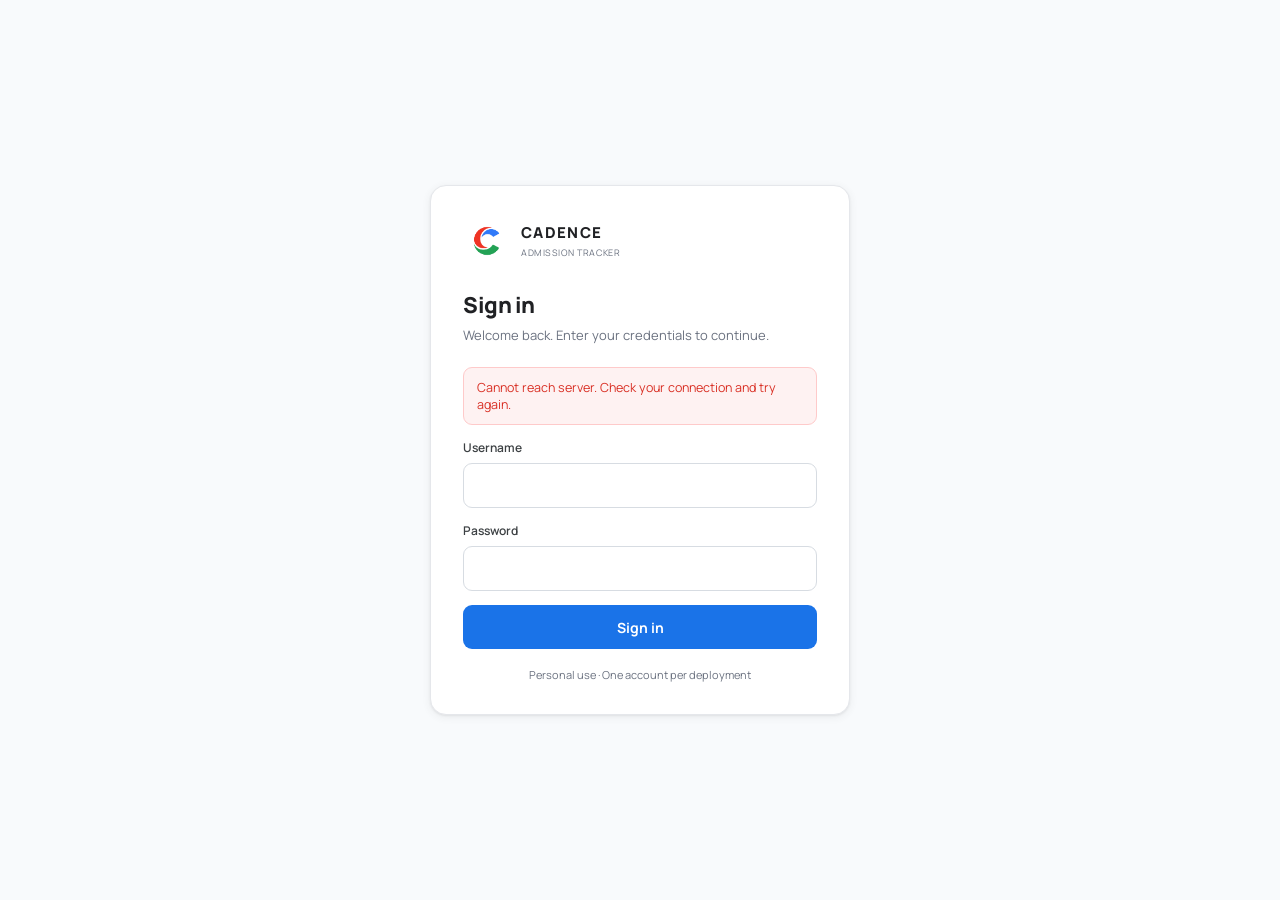
==== commit a05c850a: "Update mobile brand logo and name in index.html" ====
--- a/index.html
+++ b/index.html
@@ -37,9 +37,9 @@
       <button class="icon-btn menu" id="menuBtn" aria-label="Menu">☰</button>
       <div class="mobile-brand">
         <img src="/images/home.png" height="32" alt="Cadence"
-             onerror="this.style.display='none';this.nextElementSibling.style.display='inline'"
-             style="vertical-align:middle;border-radius:7px">
-        <span style="display:none">CADENCE</span>
+             onerror="this.style.display='none'"
+             class="mobile-brand-logo">
+        <span class="mobile-brand-name">CADENCE</span>
       </div>
       <div class="header-right">
         <span class="sync-pill" id="syncPill" data-status="idle" title="Cloud sync status">
--- a/assets/style.css
+++ b/assets/style.css
@@ -11,8 +11,8 @@
 body{margin:0;background:#fff;color:var(--text);font-family:Arial,"Noto Sans Bengali",sans-serif;-webkit-font-smoothing:antialiased}
 button,input,select{font:inherit}button{cursor:pointer}
 .sidebar{position:fixed;z-index:20;left:0;top:0;bottom:0;width:244px;background:#fff;border-right:1px solid var(--line);padding:22px 12px;display:flex;flex-direction:column}
-.brand{display:flex;gap:10px;align-items:center;padding:2px 10px 26px}
-.brand-mark{width:34px;height:34px;border-radius:9px;background:var(--accent);color:#fff;display:grid;place-items:center;font-weight:700}
+.brand{display:flex;gap:11px;align-items:center;padding:2px 10px 26px}
+.brand-mark{width:42px;height:42px;border-radius:10px;background:var(--accent);color:#fff;display:grid;place-items:center;font-weight:700;font-size:16px}
 .brand b{display:block;letter-spacing:.08em;font-size:14px}.brand span{display:block;color:var(--muted);font-size:9px;letter-spacing:.05em;margin-top:3px}
 nav{display:grid;gap:3px}.nav{background:transparent;border:0;color:#5f6368;text-align:left;padding:11px 13px;border-radius:8px;font-size:14px}
 .nav:hover{background:#f8f9fa;color:#202124}.nav.active{background:var(--accent-soft);color:#174ea6;font-weight:600}
@@ -144,14 +144,91 @@
    ══════════════════════════════════════════════════════════════ */
 .brand-logo{
   display:block;
-  border-radius:9px;
+  border-radius:10px;
   object-fit:cover;
   flex-shrink:0;
+}
+
+/* ══════════════════════════════════════════════════════════════
+   v9 Per-exam live countdown cards
+   ══════════════════════════════════════════════════════════════ */
+.exam-cards{
+  display:grid;
+  gap:12px;
+  max-width:900px;
+}
+.exam-card{
+  padding:16px 18px;
+  transition:.15s;
+}
+.exam-card.past{
+  opacity:.72;
+}
+.exam-card-top{
+  display:flex;
+  justify-content:space-between;
+  align-items:flex-start;
+  gap:16px;
+}
+.exam-card-name{
+  font-size:15px;
+  font-weight:700;
+  letter-spacing:-.01em;
+}
+.exam-countdown{
+  display:grid;
+  grid-template-columns:repeat(4,1fr);
+  gap:8px;
+  margin-top:16px;
+  padding-top:16px;
+  border-top:1px solid var(--line);
+}
+.exam-countdown>div{
+  text-align:center;
+  padding:11px 6px;
+  background:#fbfcfe;
+  border:1px solid var(--line);
+  border-radius:9px;
+}
+.exam-countdown b{
+  display:block;
+  font-family:"DM Mono",monospace;
+  font-size:24px;
+  font-weight:500;
+  line-height:1.1;
+  letter-spacing:-.02em;
+}
+.exam-countdown span{
+  display:block;
+  margin-top:4px;
+  font-size:9px;
+  color:var(--muted);
+  text-transform:uppercase;
+  letter-spacing:.07em;
+}
+.exam-past-badge{
+  margin-top:14px;
+  padding:8px 12px;
+  background:var(--green-soft);
+  color:var(--green);
+  border-radius:8px;
+  font-size:11px;
+  font-weight:700;
+  text-align:center;
 }
 
 @media(max-width:560px){
   .sync-pill{padding:6px 9px}
   .sync-pill span#syncLabel{display:none}
   .sync-pill i{width:8px;height:8px}
-  .brand-logo{height:30px;border-radius:7px}
-}
+  .brand-logo{height:36px;border-radius:8px}
+  .exam-countdown{
+    grid-template-columns:repeat(4,1fr);
+    gap:6px;
+  }
+  .exam-countdown>div{padding:9px 3px}
+  .exam-countdown b{font-size:19px}
+  .exam-countdown span{font-size:8px;letter-spacing:.05em}
+  .exam-card-top{flex-direction:column;align-items:stretch}
+  .exam-card-top .secondary{width:100%;margin-top:8px}
+}
